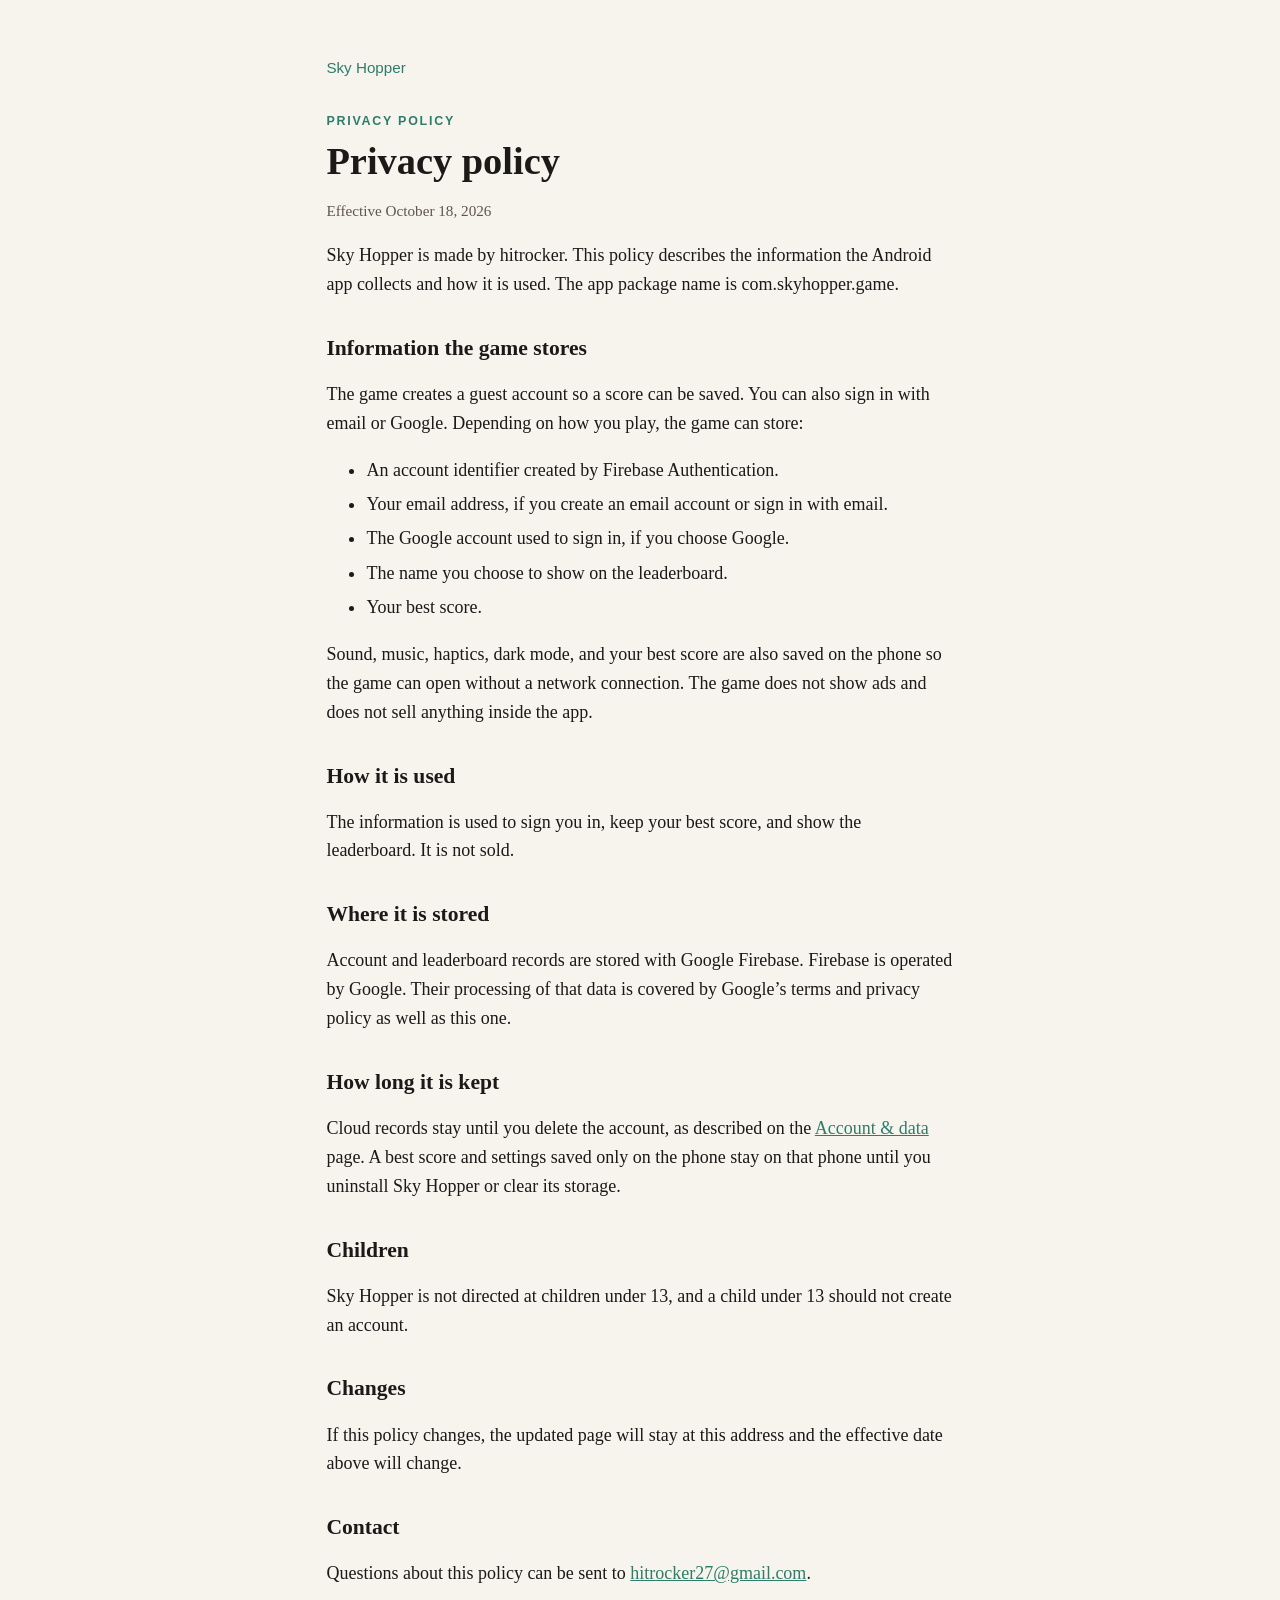
==== privacy/index.html @ 0f9cb6fd "Publish the privacy policy and account deletion pages for Sky Hopper. Co-authored-by: Cursor <cursor" ====
<!DOCTYPE html>
<html lang="en">
<head>
  <meta charset="utf-8">
  <meta name="viewport" content="width=device-width, initial-scale=1">
  <title>Privacy policy — Sky Hopper</title>
  <link rel="stylesheet" href="../style.css">
</head>
<body>
  <main>
    <nav><a href="../">Sky Hopper</a></nav>
    <p class="mark">Privacy policy</p>
    <h1>Privacy policy</h1>
    <p class="updated">Effective October 18, 2026</p>
    <p>Sky Hopper is made by hitrocker. This policy describes the information the Android app collects and how it is used. The app package name is com.skyhopper.game.</p>

    <h2>Information the game stores</h2>
    <p>The game creates a guest account so a score can be saved. You can also sign in with email or Google. Depending on how you play, the game can store:</p>
    <ul>
      <li>An account identifier created by Firebase Authentication.</li>
      <li>Your email address, if you create an email account or sign in with email.</li>
      <li>The Google account used to sign in, if you choose Google.</li>
      <li>The name you choose to show on the leaderboard.</li>
      <li>Your best score.</li>
    </ul>
    <p>Sound, music, haptics, dark mode, and your best score are also saved on the phone so the game can open without a network connection. The game does not show ads and does not sell anything inside the app.</p>

    <h2>How it is used</h2>
    <p>The information is used to sign you in, keep your best score, and show the leaderboard. It is not sold.</p>

    <h2>Where it is stored</h2>
    <p>Account and leaderboard records are stored with Google Firebase. Firebase is operated by Google. Their processing of that data is covered by Google’s terms and privacy policy as well as this one.</p>

    <h2>How long it is kept</h2>
    <p>Cloud records stay until you delete the account, as described on the <a href="../account/">Account &amp; data</a> page. A best score and settings saved only on the phone stay on that phone until you uninstall Sky Hopper or clear its storage.</p>

    <h2>Children</h2>
    <p>Sky Hopper is not directed at children under 13, and a child under 13 should not create an account.</p>

    <h2>Changes</h2>
    <p>If this policy changes, the updated page will stay at this address and the effective date above will change.</p>

    <h2>Contact</h2>
    <p>Questions about this policy can be sent to <a href="mailto:hitrocker27@gmail.com">hitrocker27@gmail.com</a>.</p>
  </main>
</body>
</html>
---- style.css ----
:root {
  color-scheme: light;
  --ink: #1b1a18;
  --muted: #5c574e;
  --line: #e4ddd0;
  --paper: #f7f4ee;
  --card: #fffbf6;
  --accent: #2e7d6b;
}

* { box-sizing: border-box; }

body {
  margin: 0;
  background: var(--paper);
  color: var(--ink);
  font: 18px/1.6 Georgia, "Iowan Old Style", "Palatino Linotype", Palatino, serif;
}

main {
  max-width: 42rem;
  margin: 0 auto;
  padding: 3.5rem 1.4rem 5rem;
}

.mark {
  margin: 0 0 0.4rem;
  color: var(--accent);
  font-family: "Avenir Next", "Segoe UI", sans-serif;
  font-size: 0.78rem;
  font-weight: 700;
  letter-spacing: 0.14em;
  text-transform: uppercase;
}

h1 {
  margin: 0 0 1rem;
  font-size: 2.4rem;
  line-height: 1.15;
  font-weight: 650;
}

h2 {
  margin: 2.2rem 0 0.5rem;
  font-size: 1.35rem;
  line-height: 1.3;
}

p, li { color: var(--ink); }

a { color: var(--accent); }

.links {
  margin: 1.6rem 0 0;
  padding: 0;
  list-style: none;
}

.links a {
  display: block;
  margin: 0.7rem 0;
  padding: 0.95rem 1.1rem;
  background: var(--card);
  border: 1px solid var(--line);
  border-radius: 14px;
  text-decoration: none;
  font-family: "Avenir Next", "Segoe UI", sans-serif;
  font-weight: 650;
}

.links a:hover { border-color: var(--accent); }

.updated {
  color: var(--muted);
  font-size: 0.95rem;
}

nav {
  margin-bottom: 2rem;
  font-family: "Avenir Next", "Segoe UI", sans-serif;
  font-size: 0.95rem;
}

nav a { text-decoration: none; }
nav a:hover { text-decoration: underline; }

ol li, ul li { margin: 0.35rem 0; }
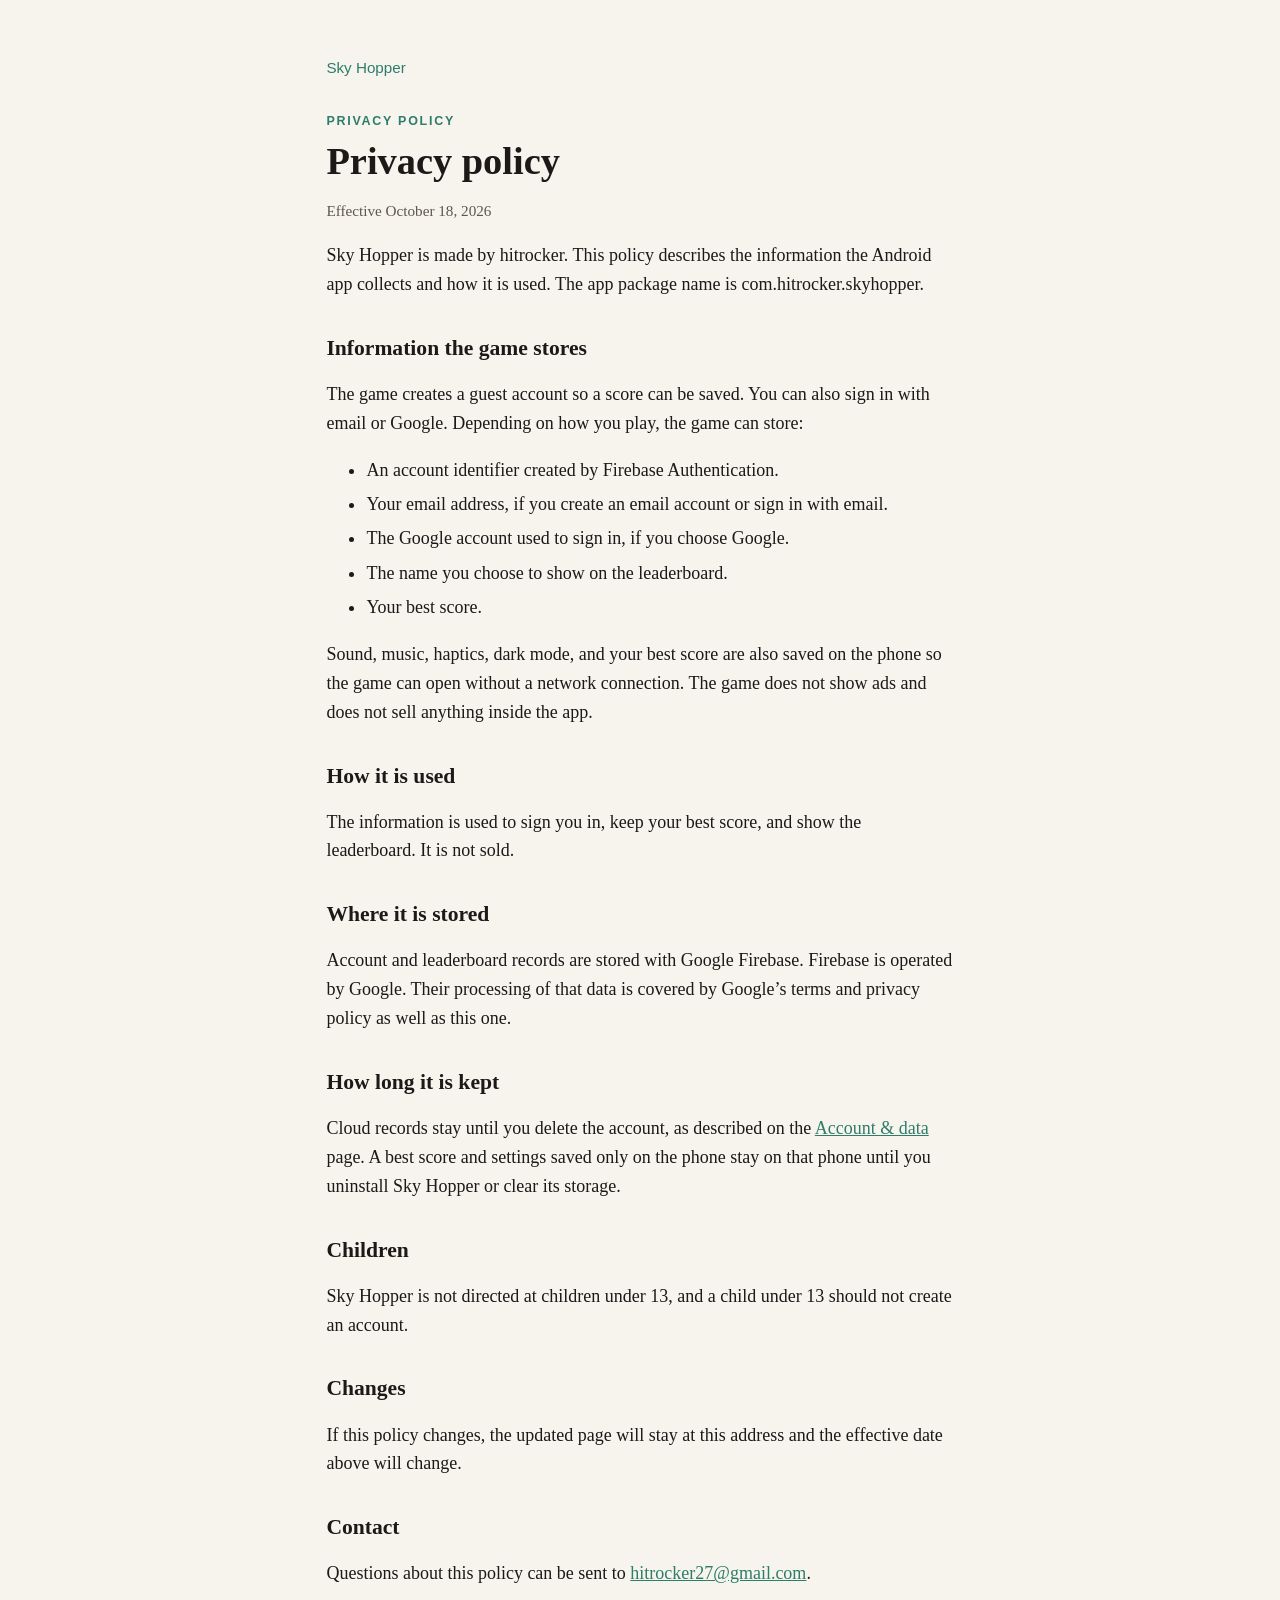
==== commit baf8a550: "Update the published package name to com.hitrocker.skyhopper. Co-authored-by: Cursor <cursoragent@cu" ====
--- a/privacy/index.html
+++ b/privacy/index.html
@@ -12,7 +12,7 @@
     <p class="mark">Privacy policy</p>
     <h1>Privacy policy</h1>
     <p class="updated">Effective October 18, 2026</p>
-    <p>Sky Hopper is made by hitrocker. This policy describes the information the Android app collects and how it is used. The app package name is com.skyhopper.game.</p>
+    <p>Sky Hopper is made by hitrocker. This policy describes the information the Android app collects and how it is used. The app package name is com.hitrocker.skyhopper.</p>
 
     <h2>Information the game stores</h2>
     <p>The game creates a guest account so a score can be saved. You can also sign in with email or Google. Depending on how you play, the game can store:</p>
